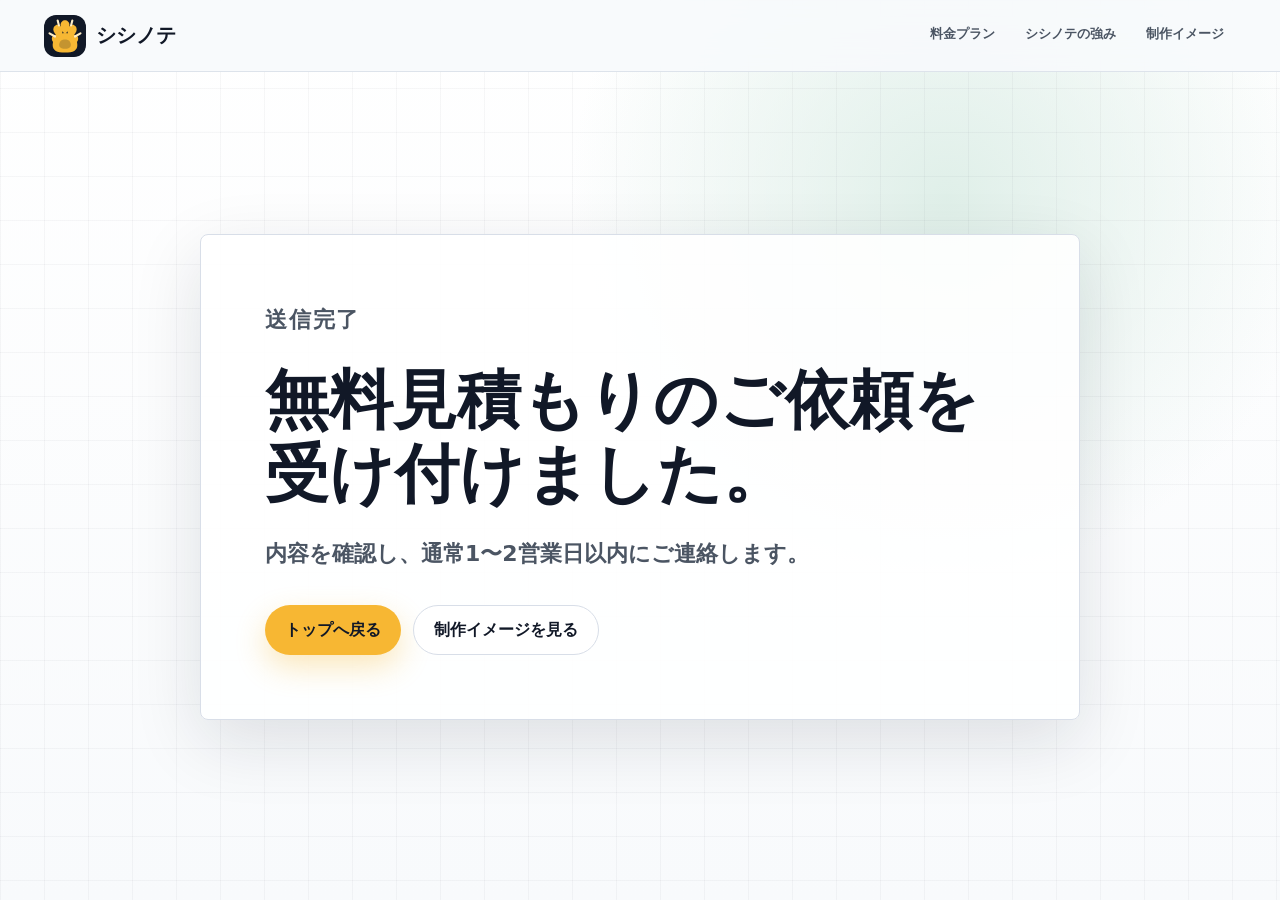
==== thanks.html @ 8582881e "Add thank-you page after contact submission" ====
<!doctype html>
<html lang="ja">
  <head>
    <meta charset="utf-8">
    <meta name="viewport" content="width=device-width, initial-scale=1">
    <title>送信完了 | シシノテ</title>
    <meta name="description" content="シシノテへの無料見積もり依頼を受け付けました。">
    <meta name="robots" content="noindex">
    <link rel="icon" href="assets/favicon.svg" type="image/svg+xml">
    <link rel="stylesheet" href="styles.css">
  </head>
  <body class="thanks-page">
    <header class="site-header">
      <a class="brand" href="index.html" aria-label="シシノテ トップへ">
        <img src="assets/logo-mark.svg" alt="" width="42" height="42">
        <span>シシノテ</span>
      </a>
      <nav class="site-nav thanks-nav" aria-label="主要メニュー">
        <a href="index.html#plans">料金プラン</a>
        <a href="index.html#strengths">シシノテの強み</a>
        <a href="index.html#samples">制作イメージ</a>
      </nav>
    </header>

    <main class="thanks-main">
      <section class="thanks-hero">
        <div class="thanks-card">
          <p class="eyebrow">送信完了</p>
          <h1>無料見積もりのご依頼を受け付けました。</h1>
          <p>内容を確認し、通常1〜2営業日以内にご連絡します。</p>
          <div class="thanks-actions">
            <a class="button primary" href="index.html">トップへ戻る</a>
            <a class="button secondary" href="index.html#samples">制作イメージを見る</a>
          </div>
        </div>
      </section>
    </main>
  </body>
</html>
---- styles.css ----
:root {
  --ink: #111827;
  --muted: #4b5563;
  --line: #d8dee8;
  --paper: #f8fafc;
  --white: #ffffff;
  --gold: #f7b733;
  --gold-soft: #fff0c9;
  --green: #256d5a;
  --green-soft: #ddeee7;
  --coral: #f26b4f;
  --shadow: 0 22px 70px rgba(17, 24, 39, .12);
  --max: 1120px;
  font-family: "Noto Sans JP", "Yu Gothic", Meiryo, system-ui, sans-serif;
}

* {
  box-sizing: border-box;
}

html {
  scroll-behavior: smooth;
}

body {
  margin: 0;
  color: var(--ink);
  background: var(--paper);
  letter-spacing: 0;
}

img {
  max-width: 100%;
}

a {
  color: inherit;
}

.site-header {
  position: sticky;
  top: 0;
  z-index: 20;
  display: flex;
  align-items: center;
  justify-content: space-between;
  min-height: 72px;
  padding: 14px clamp(18px, 4vw, 44px);
  background: rgba(248, 250, 252, .9);
  border-bottom: 1px solid rgba(216, 222, 232, .8);
  backdrop-filter: blur(14px);
}

.brand {
  display: inline-flex;
  align-items: center;
  gap: 10px;
  text-decoration: none;
  font-weight: 900;
  font-size: 20px;
}

.brand img {
  display: block;
  border-radius: 12px;
}

.site-nav {
  display: flex;
  align-items: center;
  gap: 6px;
}

.site-nav a {
  min-height: 40px;
  padding: 9px 12px;
  border-radius: 20px;
  text-decoration: none;
  color: var(--muted);
  font-weight: 700;
  font-size: clamp(13px, 1.05vw, 14px);
  white-space: nowrap;
}

.site-nav a:hover,
.site-nav a:focus-visible {
  color: var(--ink);
  background: var(--green-soft);
  outline: none;
}

.nav-toggle {
  display: none;
  width: 44px;
  height: 44px;
  align-items: center;
  justify-content: center;
  border: 1px solid var(--line);
  border-radius: 50%;
  background: var(--white);
}

.nav-toggle span {
  position: absolute;
  width: 18px;
  height: 2px;
  background: var(--ink);
  transition: transform .2s ease;
}

.nav-toggle span:first-child {
  transform: translateY(-4px);
}

.nav-toggle span:last-child {
  transform: translateY(4px);
}

.nav-toggle[aria-expanded="true"] span:first-child {
  transform: rotate(45deg);
}

.nav-toggle[aria-expanded="true"] span:last-child {
  transform: rotate(-45deg);
}

.hero {
  position: relative;
  min-height: 78svh;
  display: grid;
  align-items: center;
  overflow: hidden;
  padding: clamp(68px, 9vw, 112px) clamp(18px, 4vw, 44px) clamp(48px, 8vw, 86px);
}

.hero-bg,
.hero-overlay {
  position: absolute;
  inset: 0;
  width: 100%;
  height: 100%;
}

.hero-bg {
  object-fit: cover;
}

.hero-overlay {
  background:
    linear-gradient(90deg, rgba(248, 250, 252, .98) 0%, rgba(248, 250, 252, .88) 42%, rgba(248, 250, 252, .34) 100%),
    linear-gradient(0deg, rgba(248, 250, 252, .72), rgba(248, 250, 252, .04));
}

.hero-inner {
  position: relative;
  width: min(720px, 100%);
}

.eyebrow {
  margin: 0 0 14px;
  color: var(--green);
  font-size: 13px;
  font-weight: 900;
  letter-spacing: .08em;
  text-transform: uppercase;
}

h1,
h2,
h3,
p {
  overflow-wrap: anywhere;
}

h1 {
  margin: 0;
  font-size: clamp(76px, 12vw, 152px);
  line-height: .92;
  font-weight: 950;
}

h2 {
  margin: 0;
  font-size: clamp(32px, 5vw, 58px);
  line-height: 1.08;
  font-weight: 920;
}

h3 {
  margin: 0;
  font-size: 22px;
  line-height: 1.25;
}

.hero-lead {
  margin: 26px 0 0;
  width: min(650px, 100%);
  color: #283241;
  font-size: clamp(18px, 2.2vw, 24px);
  line-height: 1.8;
  font-weight: 700;
}

.hero-kicker {
  margin: 14px 0 0;
  color: var(--green);
  font-size: clamp(24px, 3.2vw, 42px);
  line-height: 1.15;
  font-weight: 950;
}

.hero-actions {
  display: flex;
  flex-wrap: wrap;
  gap: 12px;
  margin-top: 34px;
}

.button {
  display: inline-flex;
  align-items: center;
  justify-content: center;
  min-height: 50px;
  padding: 13px 20px;
  border: 0;
  border-radius: 25px;
  text-decoration: none;
  font: inherit;
  font-weight: 900;
  cursor: pointer;
  transition: transform .2s ease, box-shadow .2s ease;
}

.button:hover,
.button:focus-visible {
  transform: translateY(-2px);
  outline: none;
}

.button.primary {
  color: var(--ink);
  background: var(--gold);
  box-shadow: 0 12px 30px rgba(247, 183, 51, .32);
}

.button.secondary {
  color: var(--ink);
  background: var(--white);
  border: 1px solid var(--line);
}

.hero-stats {
  display: grid;
  grid-template-columns: repeat(3, minmax(0, 1fr));
  gap: 12px;
  margin: 42px 0 0;
  width: min(620px, 100%);
}

.hero-stats div {
  padding: 16px;
  border: 1px solid rgba(17, 24, 39, .12);
  border-radius: 8px;
  background: rgba(255, 255, 255, .82);
  box-shadow: 0 10px 30px rgba(17, 24, 39, .08);
}

.hero-stats dt {
  color: var(--muted);
  font-size: 12px;
  font-weight: 800;
}

.hero-stats dd {
  margin: 6px 0 0;
  font-size: clamp(18px, 2vw, 24px);
  font-weight: 950;
}

.section {
  padding: clamp(64px, 9vw, 110px) clamp(18px, 4vw, 44px);
  background: var(--paper);
}

.band {
  background: var(--white);
  border-block: 1px solid var(--line);
}

.dark {
  color: var(--white);
  background:
    linear-gradient(135deg, #111827 0%, #1f2937 58%, #256d5a 100%);
}

.container {
  width: min(var(--max), 100%);
  margin-inline: auto;
}

.split {
  display: grid;
  grid-template-columns: minmax(0, .9fr) minmax(0, 1.1fr);
  gap: clamp(34px, 7vw, 82px);
  align-items: start;
}

.lead-stack {
  display: grid;
  gap: 18px;
}

.lead-stack p,
.section-head p,
.proof p,
.contact p {
  margin: 0;
  color: var(--muted);
  font-size: 17px;
  line-height: 1.9;
}

.dark .eyebrow,
.dark p,
.dark span {
  color: rgba(255, 255, 255, .78);
}

.section-head {
  display: grid;
  gap: 16px;
  width: min(760px, 100%);
  margin-bottom: 34px;
}

.industry-grid,
.plan-grid,
.faq-grid,
.capability-summary,
.sample-grid {
  display: grid;
  grid-template-columns: repeat(3, minmax(0, 1fr));
  gap: 18px;
}

.industry-card,
.plan-card,
.audit-box,
details {
  border: 1px solid var(--line);
  border-radius: 8px;
  background: var(--white);
  box-shadow: 0 12px 40px rgba(17, 24, 39, .06);
}

.industry-card {
  min-height: 292px;
  padding: 24px;
  display: grid;
  align-content: start;
  gap: 18px;
}

.industry-icon {
  display: inline-flex;
  align-items: center;
  justify-content: center;
  width: 72px;
  height: 72px;
  border-radius: 50%;
  color: var(--ink);
  background: var(--gold-soft);
  font-size: 13px;
  font-weight: 950;
}

.industry-card p,
.plan-card li,
.flow-list p,
.faq p,
.audit-box li {
  margin: 0;
  color: var(--muted);
  line-height: 1.75;
}

.feature-list {
  display: grid;
  gap: 12px;
}

.strength-title {
  line-height: 1.32;
  overflow-wrap: normal;
}

.strength-title span {
  display: block;
  white-space: normal;
}

.strength-title span + span {
  margin-top: .18em;
}

.feature-row {
  display: grid;
  grid-template-columns: 140px 1fr;
  gap: 16px;
  padding: 18px 0;
  border-bottom: 1px solid rgba(255, 255, 255, .18);
}

.section.dark .feature-list {
  gap: 18px;
}

.section.dark .feature-row {
  padding-block: 22px;
}

.feature-row strong {
  color: var(--gold);
}

#strengths .split {
  grid-template-columns: minmax(360px, .82fr) minmax(520px, 1fr);
  gap: clamp(42px, 5vw, 70px);
}

#strengths .strength-title {
  max-width: 680px;
  font-size: clamp(42px, 4.4vw, 76px);
  line-height: 1.22;
  letter-spacing: 0;
}

#strengths .feature-row {
  grid-template-columns: minmax(150px, .34fr) minmax(0, 1fr);
}

.plan-grid {
  align-items: stretch;
}

.plan-common {
  display: grid;
  grid-template-columns: minmax(220px, .7fr) minmax(0, 1.3fr);
  gap: 20px;
  align-items: start;
  margin-bottom: 22px;
  padding: 22px;
  border: 1px solid rgba(21, 108, 88, .18);
  border-radius: 8px;
  background: linear-gradient(135deg, rgba(221, 238, 231, .72), rgba(255, 255, 255, .92));
}

.plan-common h3,
.maintenance-block h3,
.maintenance-block h4 {
  margin: 10px 0 0;
}

.plan-common h3 {
  font-size: 22px;
}

.common-list {
  display: grid;
  grid-template-columns: repeat(3, minmax(0, 1fr));
  gap: 10px;
  margin: 0;
  padding: 0;
  list-style: none;
}

.common-list li {
  padding: 10px 12px;
  border: 1px solid rgba(21, 108, 88, .16);
  border-radius: 8px;
  background: rgba(255, 255, 255, .82);
  color: var(--ink);
  font-size: 14px;
  font-weight: 850;
}

.scope-note {
  display: grid;
  grid-template-columns: 150px 1fr;
  gap: 18px;
  margin-bottom: 22px;
  padding: 18px 20px;
  border: 1px solid var(--line);
  border-left: 5px solid var(--green);
  border-radius: 8px;
  background: var(--white);
}

.scope-note strong {
  color: var(--green);
  font-size: 18px;
}

.scope-note p {
  margin: 0;
  color: var(--muted);
  line-height: 1.75;
}

.plan-card {
  position: relative;
  min-height: 480px;
  padding: 26px;
  display: flex;
  flex-direction: column;
  gap: 18px;
}

.plan-card.highlight {
  background: var(--ink);
  color: var(--white);
  transform: translateY(-10px);
  box-shadow: var(--shadow);
}

.plan-label {
  margin: 0;
  color: var(--green);
  font-size: 13px;
  font-weight: 900;
}

.highlight .plan-label {
  color: var(--gold);
}

.price {
  margin: 0;
  font-size: 36px;
  font-weight: 950;
}

.plan-note {
  margin: -8px 0 0;
  color: var(--muted);
  line-height: 1.6;
  font-weight: 700;
}

.highlight .plan-note {
  color: rgba(255, 255, 255, .7);
}

.plan-card ul,
.audit-box ul {
  display: grid;
  gap: 10px;
  margin: 0;
  padding-left: 20px;
}

.plan-specs {
  display: grid;
  gap: 10px;
  margin: 4px 0 0;
}

.plan-specs div {
  display: grid;
  grid-template-columns: 92px minmax(0, 1fr);
  gap: 10px;
  align-items: center;
  padding: 12px;
  border: 1px solid rgba(21, 108, 88, .14);
  border-radius: 8px;
  background: rgba(221, 238, 231, .35);
}

.plan-card.highlight .plan-specs div {
  border-color: rgba(255, 255, 255, .16);
  background: rgba(255, 255, 255, .08);
}

.plan-specs dt {
  color: var(--muted);
  font-size: 13px;
  font-weight: 900;
}

.plan-card.highlight .plan-specs dt {
  color: rgba(255, 255, 255, .68);
}

.plan-specs dd {
  margin: 0;
  color: var(--ink);
  font-weight: 950;
}

.plan-card.highlight .plan-specs dd {
  color: var(--white);
}

.plan-addons {
  display: grid;
  gap: 10px;
  margin-top: 6px;
}

.plan-addons strong {
  color: var(--green);
  font-size: 14px;
}

.plan-card.highlight .plan-addons strong {
  color: var(--gold);
}

.maintenance-block {
  margin-top: 34px;
  padding: 28px;
  border: 1px solid var(--line);
  border-radius: 8px;
  background:
    linear-gradient(135deg, rgba(221, 238, 231, .62), rgba(255, 255, 255, .96));
}

.section-head.compact {
  width: min(780px, 100%);
  margin-bottom: 22px;
}

.section-head.compact h3 {
  font-size: clamp(28px, 3vw, 42px);
  line-height: 1.18;
}

.maintenance-head {
  gap: 12px;
}

.maintenance-optional {
  display: inline-flex;
  align-items: center;
  justify-content: center;
  width: fit-content;
  padding: 7px 13px;
  border-radius: 999px;
  color: var(--ink);
  background: var(--gold);
  box-shadow: 0 10px 24px rgba(246, 184, 48, .24);
  font-size: 13px;
  font-weight: 950;
  line-height: 1;
  letter-spacing: .03em;
}

.maintenance-grid {
  display: grid;
  grid-template-columns: repeat(2, minmax(0, 1fr));
  gap: 18px;
}

.maintenance-grid article {
  min-width: 0;
  min-height: 190px;
  padding: 22px;
  border: 1px solid rgba(21, 108, 88, .16);
  border-radius: 8px;
  background: var(--white);
}

.plan-card,
.plan-card p,
.plan-card li,
.maintenance-grid article,
.maintenance-list li,
.maintenance-note {
  overflow-wrap: anywhere;
}

.maintenance-grid p {
  margin: 12px 0 0;
  color: var(--muted);
  line-height: 1.8;
}

.maintenance-grid h4 {
  color: var(--green);
  font-size: clamp(24px, 2.8vw, 32px);
  font-weight: 950;
  line-height: 1.15;
}

.maintenance-role {
  color: var(--ink);
  font-weight: 900;
}

.maintenance-list {
  display: grid;
  gap: 8px;
  margin: 14px 0 0;
  padding-left: 20px;
  color: var(--muted);
  line-height: 1.65;
  overflow-wrap: anywhere;
}

.maintenance-list li::marker {
  color: var(--green);
}

.maintenance-note {
  margin: 18px 0 0;
  padding: 14px 16px;
  border: 1px solid rgba(21, 108, 88, .14);
  border-radius: 8px;
  background: rgba(255, 255, 255, .72);
  color: var(--muted);
  font-size: 14px;
  line-height: 1.75;
}

.term-tooltip {
  position: relative;
  display: inline-flex;
  align-items: center;
  margin-inline: 2px;
  color: var(--green);
  font-weight: 900;
  text-decoration: underline;
  text-decoration-style: dotted;
  text-underline-offset: 3px;
  cursor: help;
  outline: none;
}

.tooltip-bubble {
  position: absolute;
  left: 50%;
  bottom: calc(100% + 10px);
  z-index: 10;
  width: min(280px, 72vw);
  padding: 12px 14px;
  border: 1px solid rgba(21, 108, 88, .22);
  border-radius: 8px;
  background: var(--white);
  color: var(--ink);
  box-shadow: var(--shadow);
  font-size: 13px;
  font-weight: 700;
  line-height: 1.7;
  opacity: 0;
  pointer-events: none;
  transform: translate(-50%, 8px);
  transition: opacity .16s ease, transform .16s ease;
}

.term-tooltip:hover .tooltip-bubble,
.term-tooltip:focus .tooltip-bubble,
.term-tooltip:focus-within .tooltip-bubble {
  opacity: 1;
  transform: translate(-50%, 0);
}

.plan-card.highlight .term-tooltip {
  color: var(--gold);
}

.plan-card.highlight .tooltip-bubble {
  color: var(--ink);
}

.highlight li {
  color: rgba(255, 255, 255, .8);
}

.text-link {
  margin-top: auto;
  color: var(--green);
  font-weight: 900;
  text-decoration-thickness: 2px;
  text-underline-offset: 5px;
}

.highlight .button {
  margin-top: auto;
}

.capability-summary {
  align-items: stretch;
}

.capability-panel {
  display: flex;
  flex-direction: column;
  gap: 14px;
  min-height: 190px;
  padding: 22px;
  border: 1px solid var(--line);
  border-radius: 8px;
  background: var(--white);
  box-shadow: 0 12px 34px rgba(17, 24, 39, .05);
}

.capability-panel p {
  margin: 0;
  color: var(--muted);
  line-height: 1.8;
}

.fee-list {
  display: grid;
  gap: 8px;
  margin: 0;
  padding-left: 18px;
  color: var(--muted);
  line-height: 1.75;
}

.fee-list li::marker {
  color: var(--green);
}

.status-tag {
  display: inline-flex;
  align-items: center;
  justify-content: center;
  width: fit-content;
  padding: 6px 11px;
  border-radius: 999px;
  font-size: 12px;
  font-weight: 900;
}

.status-tag.standard {
  color: #0f5132;
  background: #d9f2e4;
}

.status-tag.consult {
  color: #7c3d00;
  background: #fff0c9;
}

.status-tag.external {
  color: #7f1d1d;
  background: #fde2dc;
}

.capability-note {
  margin: 20px 0 0;
  color: var(--muted);
  line-height: 1.8;
}

.sample-grid {
  align-items: stretch;
}

.sample-card {
  display: grid;
  gap: 16px;
  padding: 16px 16px 22px;
  border: 1px solid var(--line);
  border-radius: 8px;
  background: var(--white);
  box-shadow: 0 12px 40px rgba(17, 24, 39, .06);
}

.sample-card p {
  margin: 0;
  color: var(--muted);
  line-height: 1.75;
}

.sample-link {
  width: fit-content;
  color: var(--green);
  font-weight: 900;
  text-decoration-thickness: 2px;
  text-underline-offset: 5px;
}

.demo-preview {
  display: block;
  aspect-ratio: 1200 / 760;
  border-radius: 8px;
  overflow: hidden;
  border: 1px solid var(--line);
  background: var(--paper);
}

.demo-preview img {
  display: block;
  width: 100%;
  height: 100%;
  object-fit: cover;
  transition: transform .24s ease;
}

.demo-preview:hover img,
.demo-preview:focus-visible img {
  transform: scale(1.02);
}

.flow-list {
  display: grid;
  grid-template-columns: repeat(4, minmax(0, 1fr));
  gap: 14px;
  margin: 0;
  padding: 0;
  list-style: none;
  counter-reset: item;
}

.flow-list li {
  display: grid;
  gap: 14px;
  min-height: 258px;
  padding: 24px;
  border-left: 4px solid var(--gold);
  background: var(--paper);
}

.flow-list span {
  color: var(--green);
  font-weight: 950;
}

.proof {
  background: var(--green-soft);
}

.audit-box {
  padding: 28px;
}

.audit-box h3 {
  margin-bottom: 18px;
}

.faq-grid {
  grid-template-columns: repeat(2, minmax(0, 1fr));
}

details {
  padding: 20px 22px;
}

summary {
  cursor: pointer;
  font-weight: 900;
  line-height: 1.5;
}

details p {
  margin-top: 14px;
}

.contact {
  background: var(--ink);
  color: var(--white);
}

.contact .eyebrow {
  color: var(--gold);
}

.contact h2 {
  line-height: 1.16;
}

.contact p {
  color: rgba(255, 255, 255, .76);
}

.contact-layout {
  display: grid;
  grid-template-columns: minmax(0, .9fr) minmax(320px, .7fr);
  gap: clamp(30px, 7vw, 82px);
  align-items: start;
}

.contact-form {
  display: grid;
  gap: 22px;
  padding: clamp(24px, 4vw, 34px);
  border-radius: 8px;
  background: var(--white);
  color: var(--ink);
}

label {
  display: grid;
  gap: 8px;
  font-weight: 900;
}

.field-label {
  color: #08204a;
}

.field-required {
  width: fit-content;
  color: #d64a1f;
  font-size: 12px;
  font-weight: 950;
}

input,
select,
textarea {
  width: 100%;
  min-height: 48px;
  border: 1px solid var(--line);
  border-radius: 8px;
  padding: 12px 14px;
  font: inherit;
  color: var(--ink);
  background: var(--paper);
}

textarea {
  resize: vertical;
}

.form-honeypot {
  position: absolute;
  left: -9999px;
  width: 1px;
  height: 1px;
  opacity: 0;
}

.form-status {
  min-height: 1.5em;
  margin: -4px 0 0;
  color: var(--muted);
  font-size: 14px;
  font-weight: 800;
  line-height: 1.6;
}

.form-status[data-state="success"] {
  color: var(--green);
}

.form-status[data-state="error"] {
  color: #c2410c;
}

.contact-form .button:disabled {
  opacity: .68;
  cursor: wait;
}

input:focus,
select:focus,
textarea:focus {
  border-color: var(--green);
  outline: 3px solid rgba(37, 109, 90, .18);
}

.site-footer {
  padding: 28px clamp(18px, 4vw, 44px);
  background: #0b1220;
  color: var(--white);
}

.footer-inner {
  display: flex;
  align-items: center;
  justify-content: space-between;
  gap: 20px;
}

.footer-inner p {
  margin: 0;
  color: rgba(255, 255, 255, .7);
}

.thanks-page {
  min-height: 100vh;
  background:
    linear-gradient(rgba(17, 24, 39, .035) 1px, transparent 1px),
    linear-gradient(90deg, rgba(17, 24, 39, .035) 1px, transparent 1px),
    radial-gradient(circle at 74% 22%, rgba(221, 238, 231, .92), transparent 32%),
    linear-gradient(180deg, #ffffff 0%, var(--paper) 100%);
  background-size: 44px 44px, 44px 44px, auto, auto;
}

.thanks-main {
  min-height: calc(100vh - 90px);
  display: grid;
  align-items: center;
  padding: clamp(48px, 8vw, 96px) 18px;
}

.thanks-hero {
  width: min(880px, 100%);
  margin-inline: auto;
}

.thanks-card {
  display: grid;
  gap: 22px;
  padding: clamp(32px, 6vw, 64px);
  border: 1px solid var(--line);
  border-radius: 8px;
  background: rgba(255, 255, 255, .9);
  box-shadow: var(--shadow);
}

.thanks-card h1 {
  max-width: 760px;
  color: var(--ink);
  font-size: clamp(34px, 5vw, 64px);
  line-height: 1.16;
}

.thanks-card p {
  max-width: 720px;
  margin: 0;
  color: var(--muted);
  font-size: clamp(17px, 2vw, 22px);
  line-height: 1.9;
  font-weight: 750;
}

.thanks-actions {
  display: flex;
  flex-wrap: wrap;
  gap: 12px;
  margin-top: 8px;
}

@media (max-width: 900px) {
  .nav-toggle {
    display: inline-flex;
  }

  .site-nav {
    position: fixed;
    inset: 72px 14px auto 14px;
    display: none;
    grid-template-columns: 1fr;
    padding: 12px;
    border: 1px solid var(--line);
    border-radius: 8px;
    background: var(--white);
    box-shadow: var(--shadow);
  }

  .site-nav.is-open {
    display: grid;
  }

  .site-nav a {
    border-radius: 8px;
  }

  .split,
  .contact-layout,
  .industry-grid,
  .plan-grid,
  .flow-list,
  .faq-grid,
  .capability-summary,
  .sample-grid {
    grid-template-columns: 1fr;
  }

  #strengths .split,
  #strengths .feature-row {
    grid-template-columns: 1fr;
  }

  .plan-card.highlight {
    transform: none;
  }

  .flow-list li {
    min-height: auto;
  }

  .hero {
    min-height: 82svh;
  }

  .hero-overlay {
    background:
      linear-gradient(0deg, rgba(248, 250, 252, .98) 0%, rgba(248, 250, 252, .9) 64%, rgba(248, 250, 252, .45) 100%);
  }
}

@media (max-width: 580px) {
  .site-header {
    min-height: 66px;
  }

  .site-nav {
    inset-top: 66px;
  }

  .brand span {
    font-size: 18px;
  }

  h1 {
    font-size: clamp(64px, 24vw, 96px);
  }

  .hero {
    padding-top: 52px;
  }

  .hero-actions {
    display: grid;
  }

  .button {
    width: 100%;
  }

  .hero-stats {
    grid-template-columns: 1fr;
  }

  .feature-row {
    grid-template-columns: 1fr;
  }

  .scope-note {
    grid-template-columns: 1fr;
  }

  .price {
    font-size: 30px;
  }

  .footer-inner {
    display: grid;
  }

  .thanks-actions {
    display: grid;
  }
}

/* Current Shishinote landing overrides */
body {
  overflow-x: clip;
}

section[id] {
  scroll-margin-top: 88px;
}

.hero {
  position: relative;
  display: grid;
  align-items: start;
  gap: clamp(28px, 5vw, 48px);
  min-height: auto;
  overflow: clip;
  padding: clamp(58px, 8vw, 96px) clamp(18px, 4vw, 44px) clamp(34px, 6vw, 70px);
  background:
    linear-gradient(rgba(17, 24, 39, .035) 1px, transparent 1px),
    linear-gradient(90deg, rgba(17, 24, 39, .035) 1px, transparent 1px),
    radial-gradient(circle at 76% 25%, rgba(221, 238, 231, .9), transparent 30%),
    linear-gradient(180deg, #ffffff 0%, var(--paper) 100%);
  background-size: 44px 44px, 44px 44px, auto, auto;
}

.hero-inner {
  position: relative;
  display: grid;
  grid-template-columns: minmax(380px, .86fr) minmax(500px, 1.14fr);
  grid-template-areas: "copy visual";
  gap: clamp(28px, 5vw, 68px);
  align-items: start;
  width: min(1380px, 100%);
  margin-inline: auto;
}

.hero-copy {
  grid-area: copy;
  position: relative;
  z-index: 2;
  min-width: 0;
}

h1 {
  font-size: clamp(46px, 5.2vw, 78px);
  line-height: 1.06;
  letter-spacing: 0;
  white-space: normal;
}

h1 span {
  display: block;
}

h1 span:first-child {
  color: var(--green);
  white-space: normal;
}

.hero-lead {
  margin: 22px 0 0;
  width: min(620px, 100%);
  color: #172033;
  font-size: clamp(18px, 1.8vw, 26px);
  line-height: 1.9;
  font-weight: 850;
}

.hero-actions {
  margin-top: 28px;
}

.hero-visual {
  grid-area: visual;
  position: relative;
  min-height: clamp(430px, 45vw, 650px);
}

.hero-visual-image {
  display: block;
  width: min(900px, 100%);
  height: auto;
  margin-inline: auto 0;
  filter: drop-shadow(0 28px 46px rgba(17, 24, 39, .12));
  transform: rotate(-1deg);
}

.hero-mobile-scene {
  display: none;
}

.hero-showcase {
  position: relative;
  display: grid;
  grid-template-columns: 160px repeat(3, minmax(0, 1fr));
  gap: 16px;
  align-items: stretch;
  width: min(1220px, 100%);
  margin-inline: auto;
  padding: 18px;
  background: rgba(255, 255, 255, .78);
  border: 1px solid var(--line);
  border-radius: 8px;
  box-shadow: 0 16px 50px rgba(17, 24, 39, .08);
}

.hero-showcase > p {
  display: grid;
  align-content: center;
  margin: 0;
  color: var(--ink);
  font-size: 20px;
  font-weight: 950;
}

.hero-showcase > p::after {
  content: "";
  display: block;
  width: 90px;
  height: 3px;
  margin-top: 12px;
  background: var(--green);
}

.hero-showcase a {
  position: relative;
  display: grid;
  grid-template-columns: minmax(0, 1fr) minmax(128px, 44%);
  grid-template-rows: auto auto;
  column-gap: 16px;
  align-items: center;
  min-height: 120px;
  overflow: hidden;
  padding: 18px;
  border: 1px solid var(--line);
  border-radius: 8px;
  text-decoration: none;
  background: var(--white);
}

.hero-showcase span,
.hero-showcase .showcase-logo {
  position: relative;
  z-index: 1;
  display: block;
}

.hero-showcase span {
  grid-column: 1;
  align-self: end;
  color: var(--green);
  font-size: 20px;
  font-weight: 950;
}

.hero-showcase .showcase-logo {
  grid-column: 1;
  align-self: start;
  width: fit-content;
  max-width: 100%;
  margin-top: 10px;
  padding: 6px 10px;
  border: 1px solid rgba(37, 109, 90, .18);
  border-radius: 999px;
  color: var(--ink);
  background: var(--green-soft);
  font-size: 12px;
  font-weight: 950;
  letter-spacing: .04em;
}

.hero-showcase img {
  position: relative;
  grid-column: 2;
  grid-row: 1 / 3;
  justify-self: end;
  width: 100%;
  max-height: 92px;
  object-fit: contain;
  border-radius: 6px;
  box-shadow: 0 12px 28px rgba(17, 24, 39, .18);
}

.value-details {
  padding: 18px;
}

.value-details summary {
  cursor: pointer;
  color: var(--green);
  font-size: 16px;
  font-weight: 950;
}

.value-support-grid {
  display: grid;
  grid-template-columns: repeat(2, minmax(0, 1fr));
  gap: 14px;
  margin-top: 18px;
}

.value-support-grid div {
  display: grid;
  gap: 8px;
  padding: 14px;
  border: 1px solid var(--line);
  border-radius: 8px;
  background: var(--paper);
}

.value-support-grid span {
  color: var(--green);
  font-size: 12px;
  font-weight: 950;
}

.value-support-grid strong {
  color: var(--ink);
  font-size: 15px;
}

.lead-stack .value-support-grid p,
.lead-stack .value-support-note {
  font-size: 13px;
  line-height: 1.7;
}

.lead-stack .value-support-note {
  margin-top: 14px;
}

.demo-preview img {
  object-fit: contain;
  object-position: center top;
  background: var(--white);
}

@media (max-width: 900px) {
  .hero {
    min-height: auto;
    padding-top: 46px;
  }

  .hero-inner {
    grid-template-columns: 1fr;
    grid-template-areas:
      "copy"
      "visual";
  }

  .hero-visual {
    justify-self: center;
    width: 100%;
    max-width: 780px;
    min-height: auto;
  }

  .hero-showcase {
    grid-template-columns: 1fr;
    width: min(640px, 100%);
  }

  .value-support-grid {
    grid-template-columns: 1fr;
  }

  .plan-common,
  .maintenance-grid {
    grid-template-columns: 1fr;
  }

  .common-list {
    grid-template-columns: repeat(2, minmax(0, 1fr));
  }
}

@media (max-width: 580px) {
  h1 {
    font-size: clamp(34px, 9.6vw, 44px);
    line-height: 1.12;
  }

  .hero {
    padding: 38px 0 24px;
    gap: 22px;
    overflow: clip;
  }

  .strength-title {
    font-size: clamp(15px, 4.7vw, 28px);
    line-height: 1.42;
  }

  #strengths .strength-title {
    font-size: clamp(28px, 8.2vw, 42px);
    line-height: 1.22;
  }

  .hero-inner {
    padding-inline: 18px;
  }

  .hero-copy {
    max-width: 332px;
  }

  .hero-lead {
    width: 100%;
    font-size: 16px;
    line-height: 1.7;
  }

  .hero-actions {
    display: flex;
  }

  .hero-actions .secondary {
    display: none;
  }

  .hero-actions .primary {
    width: auto;
    min-width: min(100%, 290px);
    padding-inline: 24px;
    border-radius: 999px;
  }

  .hero-visual {
    display: block;
    position: relative;
    height: auto;
    max-width: none;
    margin: -64px -18px -8px;
    pointer-events: none;
  }

  .hero-visual-image--desktop {
    display: none;
  }

  .hero-mobile-scene {
    display: block;
    position: relative;
    width: 100%;
    height: auto;
    isolation: isolate;
  }

  .hero-mobile-scene::before {
    content: "";
    position: absolute;
    inset: 88px 12px 8px;
    z-index: -1;
    border-radius: 50% 44% 42% 56%;
    background:
      radial-gradient(circle at 70% 28%, rgba(255, 255, 255, .9), transparent 42%),
      radial-gradient(circle at 28% 72%, rgba(221, 238, 231, .88), transparent 50%);
    filter: blur(2px);
  }

  .mobile-scene-composite {
    position: relative;
    left: 56%;
    display: block;
    width: min(124vw, 570px);
    max-width: none;
    height: auto;
    transform: translateX(-50%);
    filter: drop-shadow(0 22px 36px rgba(17, 24, 39, .1));
  }

  .hero-showcase {
    padding: 14px;
  }

  .hero-showcase a {
    grid-template-columns: 1fr;
    grid-template-rows: auto auto auto;
    row-gap: 8px;
    min-height: auto;
    padding: 16px;
  }

  .hero-showcase img {
    grid-column: 1;
    grid-row: 3;
    justify-self: stretch;
    width: 100%;
    max-height: none;
    aspect-ratio: 16 / 9;
    object-position: center;
  }

  .plan-common,
  .maintenance-block {
    padding: 20px;
  }

  .common-list {
    grid-template-columns: 1fr;
  }

  .plan-specs div {
    grid-template-columns: 1fr;
    gap: 4px;
  }

  .maintenance-grid article {
    min-height: auto;
  }
}

@media (max-width: 420px) {
  .hero-showcase a {
    padding: 14px;
  }

  .hero-showcase .showcase-logo {
    padding: 5px 8px;
    font-size: 10px;
  }
}

/* Final SP FV layering: keep the visual above the soft green shape */
@media (max-width: 580px) {
  .hero-mobile-scene {
    min-height: min(100vw, 440px);
    background-image: none;
  }

  .hero-mobile-scene::before {
    z-index: 0;
  }

  .hero-mobile-scene::after {
    display: none;
  }

  .mobile-scene-composite {
    position: relative;
    z-index: 2;
    left: auto;
    display: block;
    width: min(78vw, 350px);
    max-width: none;
    height: auto;
    margin-inline: auto;
    transform: none;
    filter: drop-shadow(0 22px 36px rgba(17, 24, 39, .1));
  }
}
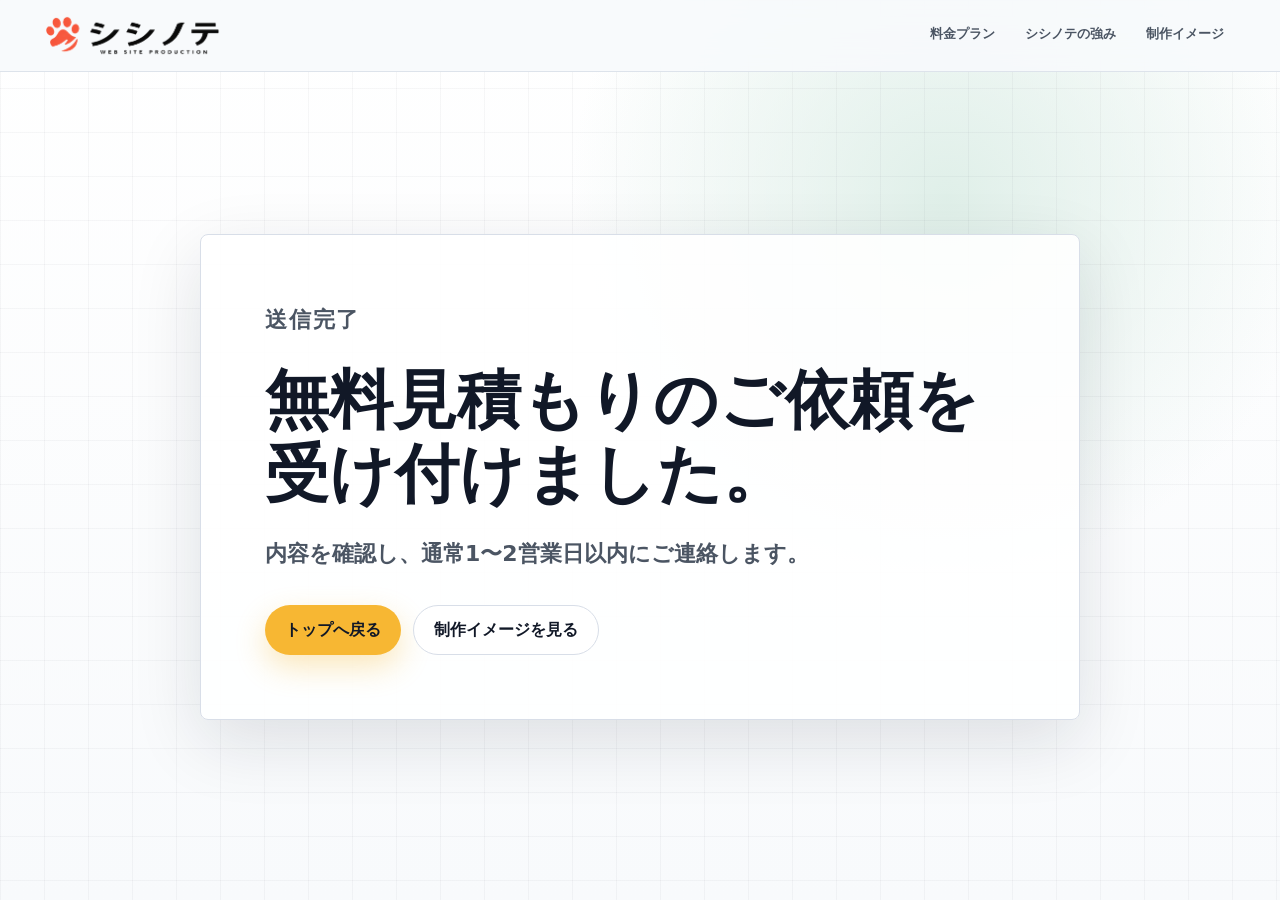
==== commit d38027ed: "Update Shishinote site content and logo" ====
--- a/thanks.html
+++ b/thanks.html
@@ -6,14 +6,13 @@
     <title>送信完了 | シシノテ</title>
     <meta name="description" content="シシノテへの無料見積もり依頼を受け付けました。">
     <meta name="robots" content="noindex">
-    <link rel="icon" href="assets/favicon.svg" type="image/svg+xml">
+    <link rel="icon" href="assets/shishinote-logo-mark.png" type="image/png">
     <link rel="stylesheet" href="styles.css">
   </head>
   <body class="thanks-page">
     <header class="site-header">
       <a class="brand" href="index.html" aria-label="シシノテ トップへ">
-        <img src="assets/logo-mark.svg" alt="" width="42" height="42">
-        <span>シシノテ</span>
+        <img class="brand-logo brand-logo-full" src="assets/shishinote-logo-full.png" alt="" width="1425" height="338">
       </a>
       <nav class="site-nav thanks-nav" aria-label="主要メニュー">
         <a href="index.html#plans">料金プラン</a>
--- a/styles.css
+++ b/styles.css
@@ -62,7 +62,33 @@
 
 .brand img {
   display: block;
-  border-radius: 12px;
+}
+
+.brand-logo {
+  object-fit: contain;
+}
+
+.brand-logo-full {
+  width: auto;
+  height: clamp(32px, 4.2vw, 42px);
+  max-width: min(260px, 56vw);
+  padding: 0;
+  border-radius: 0;
+  background: transparent;
+}
+
+.brand-logo-mark {
+  width: 36px;
+  height: 36px;
+  padding: 0;
+  border-radius: 0;
+  object-fit: contain;
+  background: transparent;
+}
+
+.site-footer .brand-logo-mark {
+  width: 36px;
+  height: 36px;
 }
 
 .site-nav {
@@ -396,7 +422,7 @@
 
 .strength-title span {
   display: block;
-  white-space: normal;
+  white-space: nowrap;
 }
 
 .strength-title span + span {
@@ -424,14 +450,20 @@
 }
 
 #strengths .split {
-  grid-template-columns: minmax(360px, .82fr) minmax(520px, 1fr);
-  gap: clamp(42px, 5vw, 70px);
+  grid-template-columns: minmax(660px, .95fr) minmax(520px, 1fr);
+  gap: clamp(42px, 4.5vw, 70px);
+  align-items: start;
+}
+
+#strengths .split > div,
+#strengths .feature-list {
+  min-width: 0;
 }
 
 #strengths .strength-title {
-  max-width: 680px;
-  font-size: clamp(42px, 4.4vw, 76px);
-  line-height: 1.22;
+  max-width: 100%;
+  font-size: clamp(40px, 2.85vw, 48px);
+  line-height: 1.26;
   letter-spacing: 0;
 }
 
@@ -983,6 +1015,10 @@
   align-items: start;
 }
 
+.contact-layout h2 + p {
+  margin-top: clamp(18px, 3vw, 26px);
+}
+
 .contact-form {
   display: grid;
   gap: 22px;
@@ -1079,6 +1115,14 @@
 .footer-inner p {
   margin: 0;
   color: rgba(255, 255, 255, .7);
+}
+
+.footer-copy {
+  color: rgba(255, 255, 255, .55);
+  font-size: 12px;
+  font-weight: 700;
+  letter-spacing: .02em;
+  white-space: nowrap;
 }
 
 .thanks-page {
@@ -1134,6 +1178,13 @@
   flex-wrap: wrap;
   gap: 12px;
   margin-top: 8px;
+}
+
+@media (max-width: 1240px) {
+  #strengths .split,
+  #strengths .feature-row {
+    grid-template-columns: 1fr;
+  }
 }
 
 @media (max-width: 900px) {
@@ -1192,6 +1243,12 @@
   .hero-overlay {
     background:
       linear-gradient(0deg, rgba(248, 250, 252, .98) 0%, rgba(248, 250, 252, .9) 64%, rgba(248, 250, 252, .45) 100%);
+  }
+}
+
+@media (max-width: 720px) {
+  #strengths .strength-title {
+    font-size: clamp(24px, 6vw, 36px);
   }
 }
 
@@ -1543,8 +1600,12 @@
   }
 
   #strengths .strength-title {
-    font-size: clamp(28px, 8.2vw, 42px);
-    line-height: 1.22;
+    font-size: clamp(19px, 5.9vw, 32px);
+    line-height: 1.3;
+  }
+
+  #strengths .strength-title span {
+    white-space: nowrap;
   }
 
   .hero-inner {
